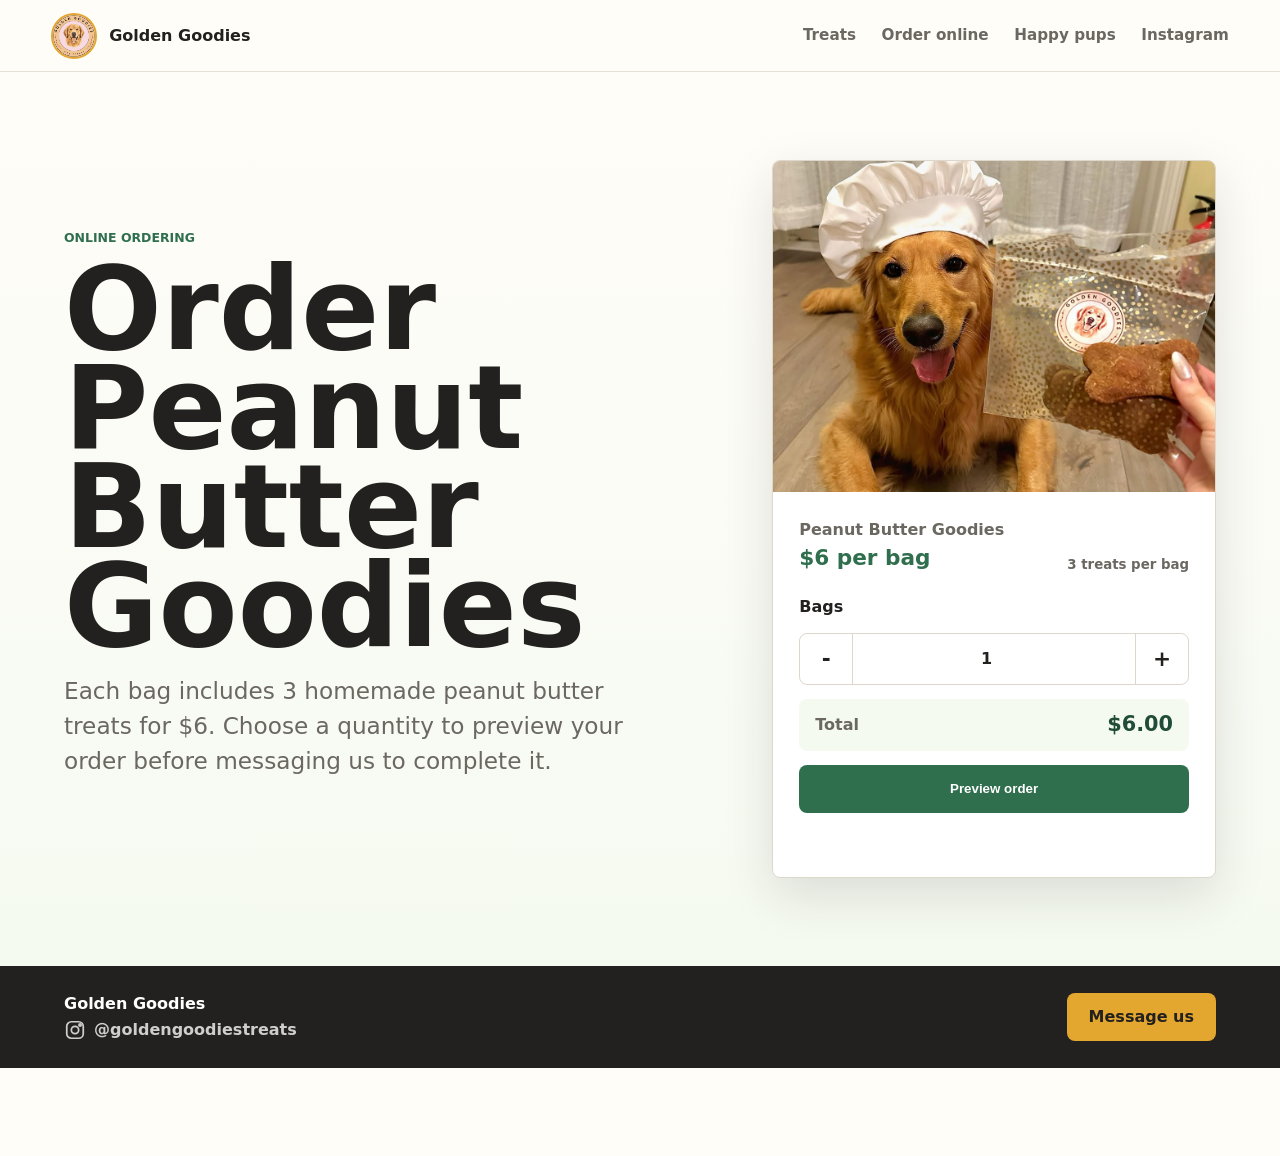
==== order.html @ 1f730eb8 "Add static order page" ====
<!doctype html>
<html lang="en">
  <head>
    <meta charset="utf-8">
    <meta name="viewport" content="width=device-width, initial-scale=1">
    <title>Order Online | Golden Goodies Treats</title>
    <meta
      name="description"
      content="Order Golden Goodies Treats peanut butter dog treats online. Each bag includes 3 homemade treats for $6."
    >
    <meta name="robots" content="index, follow">
    <meta name="theme-color" content="#2f6f4e">
    <link rel="canonical" href="https://goldengoodiestreats.com/order.html">
    <link rel="icon" href="assets/profile.jpg" type="image/jpeg">
    <link rel="apple-touch-icon" href="assets/profile.jpg">
    <link rel="stylesheet" href="styles.css">
  </head>
  <body>
    <header class="site-header" aria-label="Golden Goodies navigation">
      <a class="brand" href="index.html#top" aria-label="Golden Goodies home">
        <img src="assets/profile.jpg" alt="Golden Goodies logo">
        <span>Golden Goodies</span>
      </a>
      <nav>
        <a href="index.html#treats">Treats</a>
        <a href="order.html" aria-current="page">Order online</a>
        <a href="index.html#happy-pups">Happy pups</a>
        <a href="https://www.instagram.com/goldengoodiestreats/" target="_blank" rel="noopener">Instagram</a>
      </nav>
    </header>

    <main>
      <section class="order-hero" aria-labelledby="order-title">
        <div class="order-copy">
          <p class="eyebrow">Online ordering</p>
          <h1 id="order-title">Order Peanut Butter Goodies</h1>
          <p class="lead">
            Each bag includes 3 homemade peanut butter treats for $6. Choose a quantity to preview your order before messaging us to complete it.
          </p>
        </div>
        <div class="order-card" aria-label="Peanut Butter Goodies order form">
          <img src="assets/C_zQAcyOlPa.jpg" alt="Bag of Golden Goodies peanut butter treats">
          <div class="order-card-body">
            <div class="product-summary">
              <div>
                <span>Peanut Butter Goodies</span>
                <strong>$6 per bag</strong>
              </div>
              <small>3 treats per bag</small>
            </div>

            <form id="order-form" class="order-form">
              <label for="quantity">Bags</label>
              <div class="quantity-row">
                <button type="button" class="quantity-button" data-step="-1" aria-label="Decrease quantity">-</button>
                <input id="quantity" name="quantity" type="number" min="1" max="20" value="1" inputmode="numeric" required>
                <button type="button" class="quantity-button" data-step="1" aria-label="Increase quantity">+</button>
              </div>
              <div class="order-total" aria-live="polite">
                <span>Total</span>
                <strong id="total">$6.00</strong>
              </div>
              <button class="button primary checkout-button" type="submit">
                Preview order
              </button>
              <p id="order-message" class="form-message" role="status" aria-live="polite"></p>
            </form>
          </div>
        </div>
      </section>
    </main>

    <footer class="site-footer">
      <div>
        <strong>Golden Goodies</strong>
        <a class="instagram-link" href="https://www.instagram.com/goldengoodiestreats/" target="_blank" rel="noopener" aria-label="Open Golden Goodies Treats on Instagram">
          <svg aria-hidden="true" viewBox="0 0 24 24" focusable="false">
            <rect x="3" y="3" width="18" height="18" rx="5"></rect>
            <circle cx="12" cy="12" r="4"></circle>
            <circle cx="17.5" cy="6.5" r="1.2"></circle>
          </svg>
          <span>@goldengoodiestreats</span>
        </a>
      </div>
      <a class="button primary" href="https://ig.me/m/goldengoodiestreats" target="_blank" rel="noopener">
        Message us
      </a>
    </footer>

    <script src="order.js"></script>
  </body>
</html>
---- styles.css ----
:root {
  color-scheme: light;
  --ink: #23211f;
  --muted: #6b6761;
  --paper: #fffdf8;
  --wash: #f5faf1;
  --leaf: #2f6f4e;
  --leaf-dark: #214d38;
  --honey: #e3a72f;
  --berry: #c55567;
  --line: #ded8cc;
  --shadow: 0 18px 50px rgba(35, 33, 31, 0.13);
}

* {
  box-sizing: border-box;
}

html {
  scroll-behavior: smooth;
}

body {
  margin: 0;
  padding-bottom: 88px;
  background: var(--paper);
  color: var(--ink);
  font-family: Inter, ui-sans-serif, system-ui, -apple-system, BlinkMacSystemFont, "Segoe UI", sans-serif;
  line-height: 1.5;
  -webkit-text-size-adjust: 100%;
}

img {
  display: block;
  max-width: 100%;
}

a {
  color: inherit;
}

.site-header {
  position: sticky;
  top: 0;
  z-index: 20;
  display: flex;
  align-items: center;
  justify-content: space-between;
  min-height: 72px;
  padding: 12px clamp(18px, 4vw, 56px);
  background: rgba(255, 253, 248, 0.92);
  border-bottom: 1px solid rgba(222, 216, 204, 0.75);
  backdrop-filter: blur(16px);
}

.brand {
  display: inline-flex;
  align-items: center;
  gap: 12px;
  text-decoration: none;
  font-weight: 800;
}

.brand img {
  width: 46px;
  height: 46px;
  border: 2px solid var(--honey);
  border-radius: 50%;
  object-fit: cover;
}

nav {
  display: flex;
  align-items: center;
  gap: clamp(12px, 2vw, 28px);
  color: var(--muted);
  font-size: 0.95rem;
  font-weight: 700;
}

nav a {
  text-decoration: none;
}

nav a:hover,
nav a:focus-visible {
  color: var(--leaf);
}

.hero {
  display: grid;
  grid-template-columns: minmax(0, 0.95fr) minmax(320px, 1.05fr);
  gap: clamp(28px, 5vw, 72px);
  align-items: center;
  min-height: calc(100svh - 72px);
  padding: clamp(34px, 6vw, 78px) clamp(18px, 5vw, 72px) 36px;
  overflow: hidden;
}

.hero-copy {
  max-width: 690px;
}

.eyebrow {
  margin: 0 0 12px;
  color: var(--leaf);
  font-size: 0.78rem;
  font-weight: 900;
  letter-spacing: 0;
  text-transform: uppercase;
}

h1,
h2,
p {
  margin-top: 0;
}

h1 {
  max-width: 12ch;
  margin-bottom: 18px;
  font-size: clamp(4rem, 12vw, 9.5rem);
  line-height: 0.86;
  letter-spacing: 0;
}

h2 {
  margin-bottom: 18px;
  font-size: clamp(2rem, 5vw, 4.5rem);
  line-height: 0.95;
  letter-spacing: 0;
}

.lead {
  max-width: 610px;
  margin-bottom: 30px;
  color: var(--muted);
  font-size: clamp(1.1rem, 2vw, 1.45rem);
}

.actions {
  display: flex;
  flex-wrap: wrap;
  gap: 12px;
}

.button {
  display: inline-flex;
  align-items: center;
  justify-content: center;
  min-height: 48px;
  padding: 0 20px;
  border: 2px solid transparent;
  border-radius: 8px;
  font-weight: 850;
  text-decoration: none;
  transition: transform 160ms ease, border-color 160ms ease, background-color 160ms ease;
}

.button:hover,
.button:focus-visible {
  transform: translateY(-1px);
}

.button.primary {
  background: var(--leaf);
  color: #fff;
}

.button.primary:hover,
.button.primary:focus-visible {
  background: var(--leaf-dark);
}

.button.secondary {
  background: #fff;
  border-color: var(--line);
  color: var(--ink);
}

.button.secondary:hover,
.button.secondary:focus-visible {
  border-color: var(--honey);
}

.hero-media {
  display: grid;
  grid-template-columns: minmax(240px, 1.05fr) minmax(170px, 0.65fr);
  gap: clamp(16px, 2.5vw, 28px);
  align-items: center;
}

.hero-media img,
.product-panel img,
.post-card img,
.pickup img {
  width: 100%;
  height: 100%;
  object-fit: cover;
}

.hero-main {
  aspect-ratio: 4 / 5;
  border-radius: 8px;
  box-shadow: var(--shadow);
}

.hero-side {
  aspect-ratio: 4 / 5;
  border-radius: 8px;
  box-shadow: 0 12px 35px rgba(35, 33, 31, 0.1);
}

.intro-band {
  display: grid;
  grid-template-columns: repeat(3, 1fr);
  gap: 1px;
  background: var(--line);
  border-top: 1px solid var(--line);
  border-bottom: 1px solid var(--line);
}

.intro-band div {
  min-height: 116px;
  padding: clamp(22px, 4vw, 36px);
  background: var(--wash);
}

.intro-band strong {
  display: block;
  margin-bottom: 4px;
  font-size: clamp(1.35rem, 3vw, 2rem);
  line-height: 1;
}

.intro-band span {
  color: var(--muted);
  font-weight: 700;
}

.section {
  padding: clamp(60px, 8vw, 104px) clamp(18px, 5vw, 72px);
}

.split {
  display: grid;
  grid-template-columns: minmax(0, 0.92fr) minmax(280px, 0.72fr);
  gap: clamp(28px, 6vw, 76px);
  align-items: center;
}

.section-copy {
  max-width: 720px;
}

.section-copy p {
  max-width: 600px;
  color: var(--muted);
  font-size: 1.08rem;
}

.product-panel {
  overflow: hidden;
  border: 1px solid var(--line);
  border-radius: 8px;
  background: #fff;
  box-shadow: var(--shadow);
}

.product-panel img {
  aspect-ratio: 4 / 5;
}

.product-panel div {
  display: flex;
  align-items: center;
  justify-content: space-between;
  gap: 14px;
  padding: 18px;
  border-top: 1px solid var(--line);
}

.product-panel span {
  color: var(--muted);
  font-weight: 750;
}

.product-panel strong {
  color: var(--leaf);
  font-size: 1.15rem;
}

.section-heading {
  display: grid;
  grid-template-columns: minmax(0, 680px) minmax(160px, 1fr);
  gap: 28px;
  align-items: end;
  margin-bottom: 28px;
}

.section-heading h2 {
  margin-bottom: 0;
}

.post-grid {
  display: grid;
  grid-template-columns: repeat(3, minmax(0, 1fr));
  gap: 18px;
}

.post-card {
  overflow: hidden;
  min-width: 0;
  background: #fff;
  border: 1px solid var(--line);
  border-radius: 8px;
}

.post-card a {
  display: block;
  aspect-ratio: 1 / 1;
  background: var(--wash);
}

.post-card p {
  min-height: 122px;
  margin: 0;
  padding: 16px;
  color: var(--muted);
  font-weight: 700;
}

.pickup {
  display: grid;
  grid-template-columns: minmax(260px, 0.78fr) minmax(0, 1fr);
  gap: clamp(24px, 5vw, 64px);
  align-items: center;
  background: #f9f3f6;
  border-top: 1px solid #ebd6de;
  border-bottom: 1px solid #ebd6de;
}

.pickup > img {
  aspect-ratio: 1 / 1;
  border-radius: 8px;
}

.pickup p:not(.eyebrow) {
  max-width: 640px;
  color: var(--muted);
  font-size: 1.1rem;
}

.pickup address {
  margin: 0 0 22px;
  color: var(--ink);
  font-style: normal;
  font-weight: 800;
}

.order-hero {
  display: grid;
  grid-template-columns: minmax(0, 0.9fr) minmax(320px, 0.62fr);
  gap: clamp(28px, 5vw, 70px);
  align-items: center;
  min-height: calc(100svh - 72px);
  padding: clamp(46px, 7vw, 88px) clamp(18px, 5vw, 72px);
  background: linear-gradient(180deg, #fffdf8 0%, #f5faf1 100%);
}

.order-copy h1,
.status-page h1 {
  max-width: 13ch;
  font-size: clamp(3.3rem, 9vw, 7.8rem);
}

.order-card {
  overflow: hidden;
  background: #fff;
  border: 1px solid var(--line);
  border-radius: 8px;
  box-shadow: var(--shadow);
}

.order-card > img {
  width: 100%;
  aspect-ratio: 4 / 3;
  object-fit: cover;
}

.order-card-body {
  display: grid;
  gap: 20px;
  padding: clamp(18px, 3vw, 26px);
}

.product-summary {
  display: flex;
  align-items: flex-end;
  justify-content: space-between;
  gap: 18px;
}

.product-summary span,
.product-summary small {
  color: var(--muted);
  font-weight: 750;
}

.product-summary strong {
  display: block;
  color: var(--leaf);
  font-size: 1.35rem;
}

.order-form {
  display: grid;
  gap: 14px;
}

.order-form label {
  color: var(--ink);
  font-weight: 850;
}

.quantity-row {
  display: grid;
  grid-template-columns: 52px minmax(0, 1fr) 52px;
  height: 52px;
  border: 1px solid var(--line);
  border-radius: 8px;
  background: #fff;
}

.quantity-button,
.quantity-row input {
  width: 100%;
  border: 0;
  background: transparent;
  color: var(--ink);
  font: inherit;
  font-weight: 900;
}

.quantity-button {
  cursor: pointer;
  font-size: 1.35rem;
}

.quantity-button:hover,
.quantity-button:focus-visible {
  background: var(--wash);
}

.quantity-row input {
  border-right: 1px solid var(--line);
  border-left: 1px solid var(--line);
  text-align: center;
}

.order-total {
  display: flex;
  align-items: center;
  justify-content: space-between;
  min-height: 52px;
  padding: 0 16px;
  background: var(--wash);
  border-radius: 8px;
}

.order-total span {
  color: var(--muted);
  font-weight: 800;
}

.order-total strong {
  color: var(--leaf-dark);
  font-size: 1.3rem;
}

.checkout-button {
  width: 100%;
}

.checkout-button:disabled {
  cursor: wait;
  opacity: 0.72;
  transform: none;
}

.form-message {
  min-height: 24px;
  margin: 0;
  color: var(--muted);
  font-size: 0.95rem;
  font-weight: 750;
}

.status-page {
  display: flex;
  flex-direction: column;
  justify-content: center;
  min-height: calc(100svh - 72px);
  padding: clamp(56px, 9vw, 110px) clamp(18px, 5vw, 72px);
  background: linear-gradient(180deg, #fffdf8 0%, #f5faf1 100%);
}

.map-section {
  padding: 0 clamp(18px, 5vw, 72px) clamp(60px, 8vw, 104px);
  background: #f9f3f6;
}

.map-section iframe {
  display: block;
  width: 100%;
  min-height: 420px;
  border: 1px solid #ebd6de;
  border-radius: 8px;
  background: var(--wash);
}

.site-footer {
  display: flex;
  align-items: center;
  justify-content: space-between;
  gap: 20px;
  padding: 26px clamp(18px, 5vw, 72px);
  background: var(--ink);
  color: #fff;
}

.site-footer div {
  display: grid;
  gap: 2px;
}

.site-footer span {
  color: rgba(255, 255, 255, 0.72);
}

.instagram-link {
  display: inline-flex;
  align-items: center;
  gap: 8px;
  width: fit-content;
  color: rgba(255, 255, 255, 0.78);
  font-weight: 750;
  text-decoration: none;
}

.instagram-link:hover,
.instagram-link:focus-visible {
  color: #fff;
}

.instagram-link svg {
  width: 22px;
  height: 22px;
  fill: none;
  stroke: currentColor;
  stroke-width: 1.9;
}

.instagram-link span {
  color: currentColor;
}

.site-footer .button.primary {
  background: var(--honey);
  color: var(--ink);
}

.floating-order {
  position: fixed;
  right: max(14px, env(safe-area-inset-right));
  bottom: max(14px, env(safe-area-inset-bottom));
  z-index: 50;
  display: inline-flex;
  align-items: center;
  justify-content: center;
  min-height: 48px;
  padding: 0 16px;
  border: 2px solid rgba(255, 255, 255, 0.78);
  border-radius: 999px;
  background: var(--leaf);
  box-shadow: 0 12px 28px rgba(35, 33, 31, 0.22);
  color: #fff;
  font-size: 0.92rem;
  font-weight: 900;
  line-height: 1;
  text-decoration: none;
}

.floating-order:hover,
.floating-order:focus-visible {
  background: var(--leaf-dark);
}

@media (max-width: 900px) {
  .site-header {
    min-height: 64px;
    padding: 10px 16px;
  }

  .brand img {
    width: 42px;
    height: 42px;
  }

  nav {
    display: none;
  }

  .hero,
  .split,
  .pickup,
  .order-hero {
    grid-template-columns: 1fr;
  }

  .hero {
    min-height: auto;
    padding-top: 30px;
  }

  .order-hero {
    min-height: auto;
  }

  .hero-media {
    grid-template-columns: minmax(0, 1fr) minmax(150px, 0.72fr);
  }

  .intro-band,
  .post-grid {
    grid-template-columns: 1fr;
  }

  .section-heading {
    grid-template-columns: 1fr;
  }

  .post-card p {
    min-height: auto;
  }
}

@media (max-width: 560px) {
  body {
    padding-bottom: 82px;
  }

  .site-header {
    position: sticky;
  }

  .brand span {
    max-width: 150px;
    line-height: 1.05;
  }

  h1 {
    font-size: clamp(3.4rem, 21vw, 5.7rem);
  }

  h2 {
    font-size: clamp(2rem, 12vw, 3.35rem);
  }

  .lead {
    margin-bottom: 22px;
    font-size: 1.08rem;
  }

  .hero {
    padding: 24px 16px 28px;
  }

  .section {
    padding: 48px 16px;
  }

  .intro-band div {
    min-height: 92px;
    padding: 20px 16px;
  }

  .button {
    width: 100%;
  }

  .product-panel div {
    align-items: flex-start;
    flex-direction: column;
    gap: 4px;
  }

  .post-grid {
    gap: 14px;
  }

  .post-card p {
    padding: 14px;
    font-size: 0.95rem;
  }

  .map-section {
    padding: 0 16px 48px;
  }

  .map-section iframe {
    min-height: 330px;
  }

  .order-card-body {
    padding: 18px;
  }

  .product-summary {
    align-items: flex-start;
    flex-direction: column;
    gap: 4px;
  }

  .hero-media {
    grid-template-columns: 1fr;
    min-height: auto;
  }

  .hero-main,
  .hero-side {
    aspect-ratio: 1 / 1;
  }

  .site-footer {
    align-items: stretch;
    flex-direction: column;
  }

  .floating-order {
    right: max(12px, env(safe-area-inset-right));
    bottom: max(12px, env(safe-area-inset-bottom));
    min-height: 46px;
    padding: 0 14px;
    font-size: 0.88rem;
  }
}
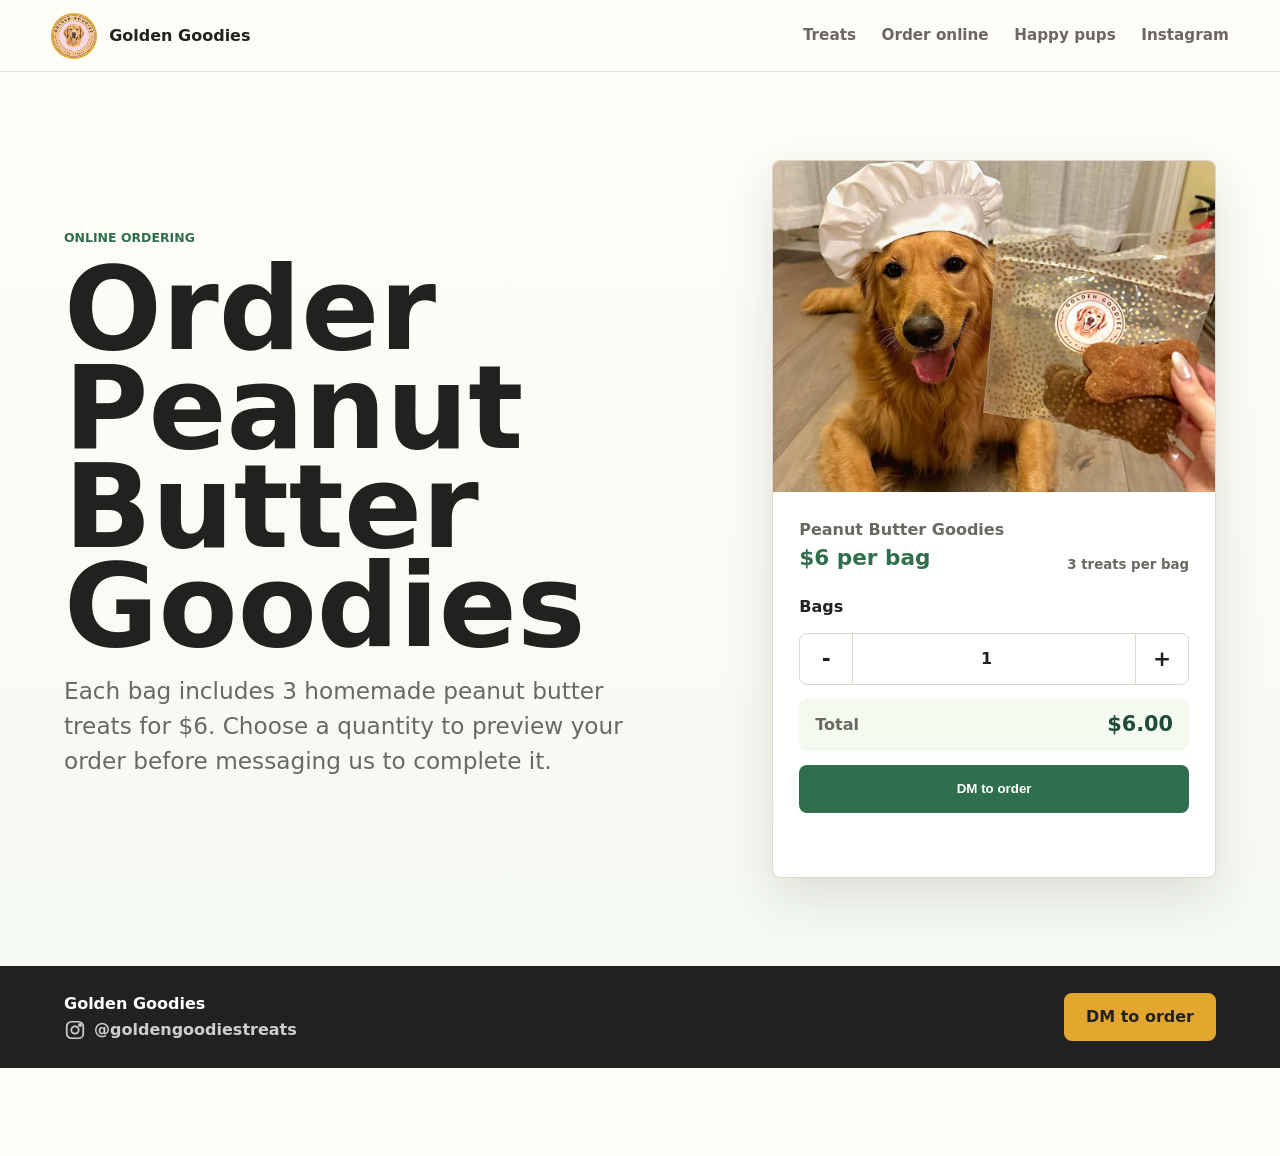
==== commit 9cc40aa5: "Link order page to Instagram DM" ====
--- a/order.html
+++ b/order.html
@@ -61,7 +61,7 @@
                 <strong id="total">$6.00</strong>
               </div>
               <button class="button primary checkout-button" type="submit">
-                Preview order
+                DM to order
               </button>
               <p id="order-message" class="form-message" role="status" aria-live="polite"></p>
             </form>
@@ -83,7 +83,7 @@
         </a>
       </div>
       <a class="button primary" href="https://ig.me/m/goldengoodiestreats" target="_blank" rel="noopener">
-        Message us
+        DM to order
       </a>
     </footer>
 
